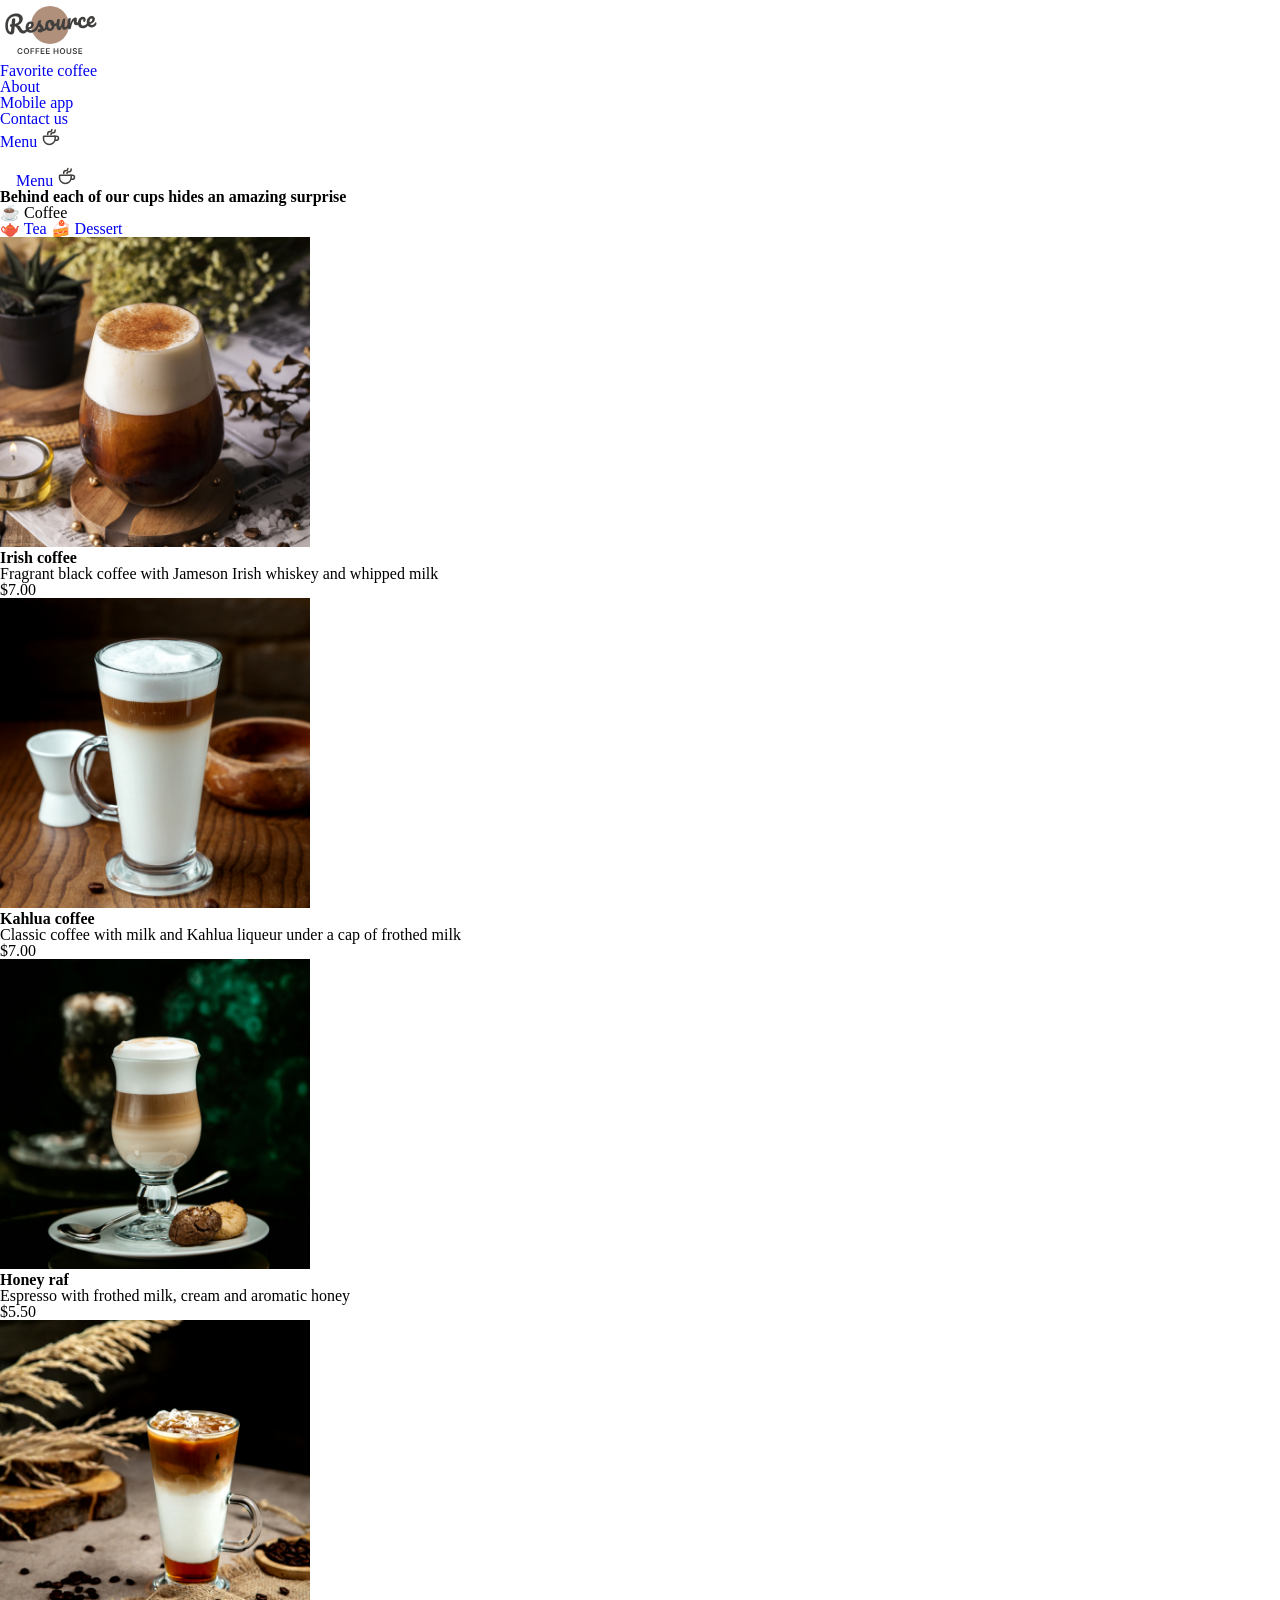
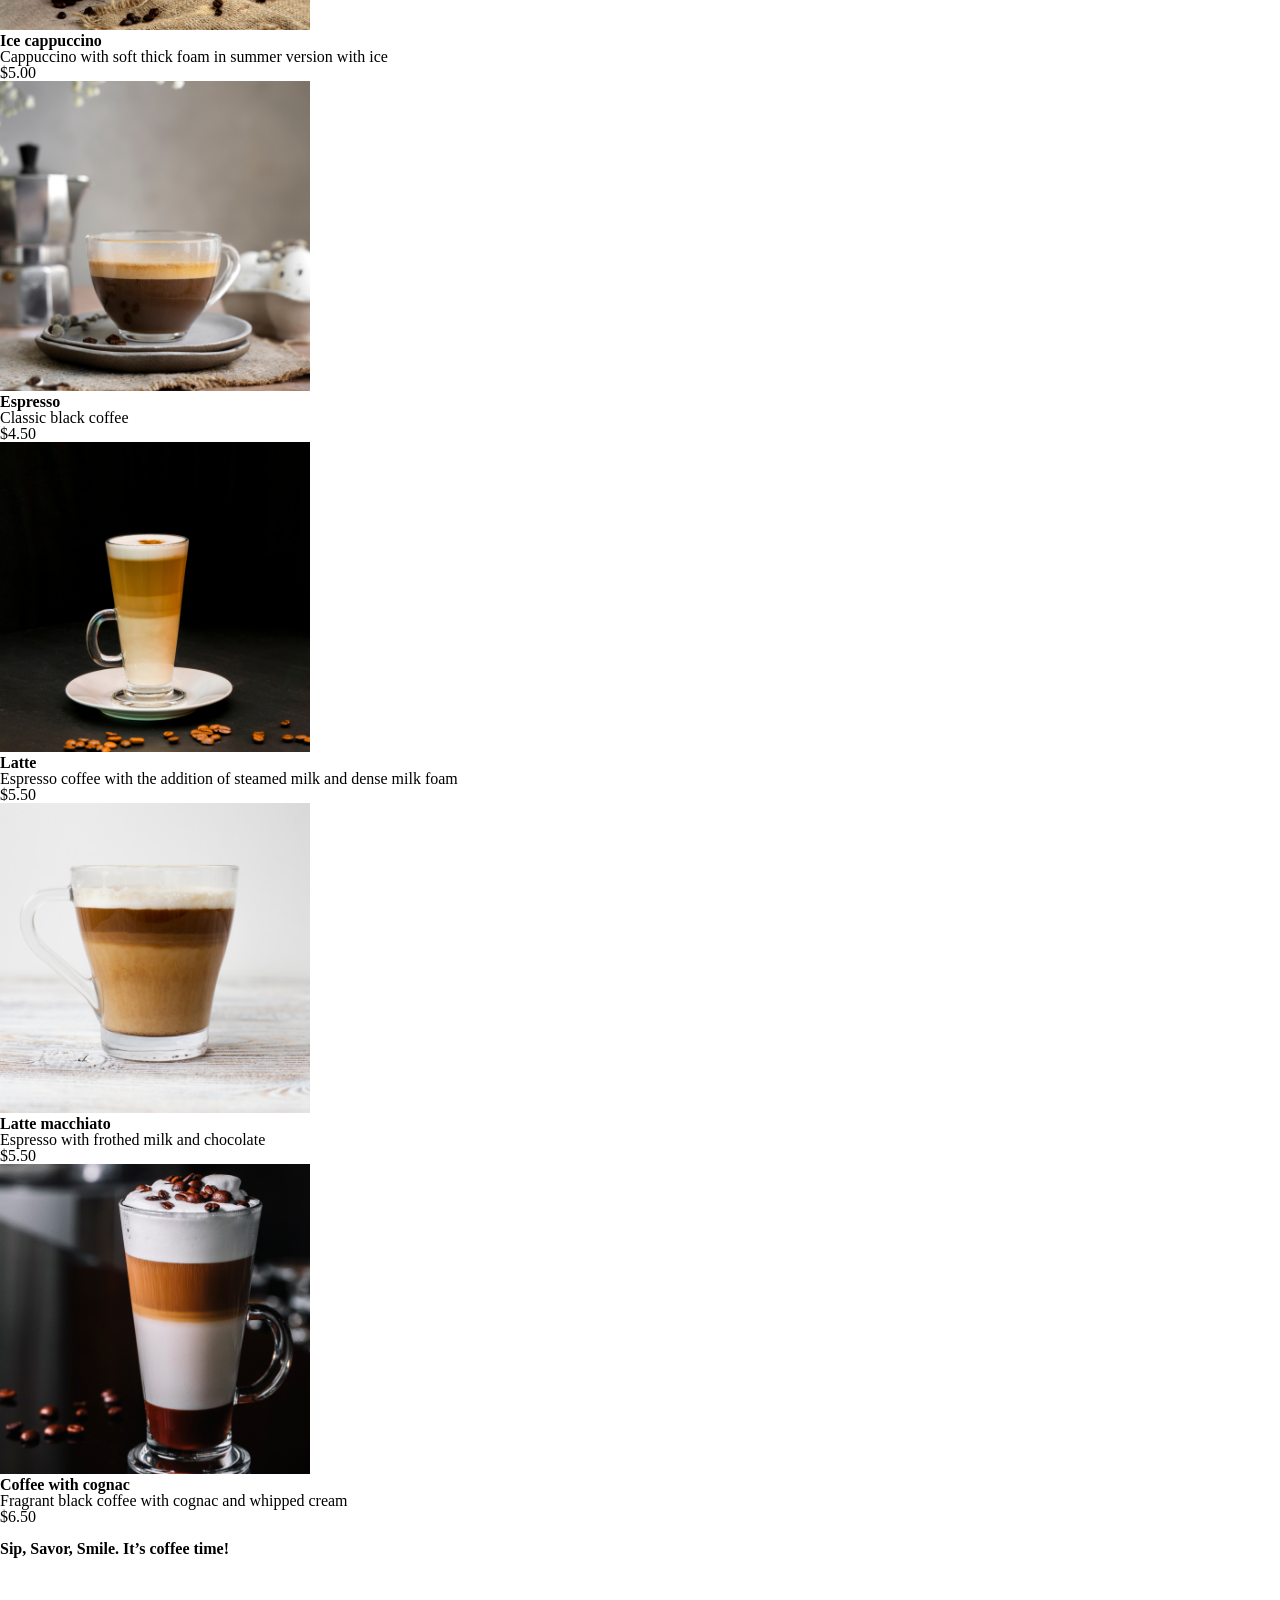
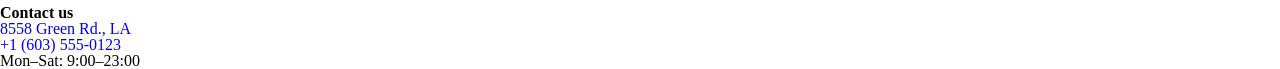
==== menu-coffee.html @ 641fd375 "feat: add menu page markup" ====
<!doctype html>
<html lang="en" data-theme="light">
  <head>
    <meta charset="UTF-8" />
    <meta name="viewport" content="width=device-width, initial-scale=1.0" />
    <title>Coffee House — Menu / Coffee</title>
    <link rel="stylesheet" href="css/reset.css" />
    <link rel="stylesheet" href="css/style.css" />
  </head>

  <body>
    <!-- Header -->
    <header class="header">
      <div class="header__container container">
        <a class="header__logo" href="index.html">
          <img
            src="img/logo-light.svg"
            data-src="img/logo-{theme}.svg"
            alt="Coffee House Logo"
            width="100"
            height="60"
          />
        </a>

        <nav class="header__nav" id="header-nav" aria-label="Main navigation">
          <ul class="header__list">
            <li class="header__item">
              <a class="header__link" href="index.html#favorite-coffee">Favorite coffee</a>
            </li>
            <li class="header__item">
              <a class="header__link" href="index.html#about">About</a>
            </li>
            <li class="header__item">
              <a class="header__link" href="index.html#mobile-app">Mobile app</a>
            </li>
            <li class="header__item">
              <a class="header__link" href="index.html#contact-us">Contact us</a>
            </li>
            <li class="header__item header__item--menu">
              <a class="header__menu-link" href="menu-coffee.html">
                Menu
                <img
                  src="img/icons/menu-icon-coffee-cup-light.svg"
                  data-src="img/icons/menu-icon-coffee-cup-{theme}.svg"
                  alt=""
                  width="20"
                  height="20"
                />
              </a>
            </li>
          </ul>
        </nav>

        <div class="header__actions">
          <div class="header__theme-toggle" role="group" aria-label="Color theme">
            <button
              class="header__theme-btn header__theme-btn--sun"
              type="button"
              data-theme-value="light"
              aria-label="Light theme"
              aria-pressed="true"
            ></button>

            <button
              class="header__theme-btn header__theme-btn--moon"
              type="button"
              data-theme-value="dark"
              aria-label="Dark theme"
              aria-pressed="false"
            ></button>
          </div>

          <button
            class="header__burger"
            type="button"
            aria-label="Open menu"
            aria-expanded="false"
            aria-controls="header-nav"
          >
            <span></span>
            <span></span>
          </button>

          <a class="header__menu-link" href="menu-coffee.html">
            Menu
            <img
              src="img/icons/menu-icon-coffee-cup-light.svg"
              data-src="img/icons/menu-icon-coffee-cup-{theme}.svg"
              alt=""
              width="20"
              height="20"
            />
          </a>
        </div>
      </div>
    </header>

    <!-- Main content -->
    <main>
      <section class="menu" id="menu">
        <div class="menu__container container">
          <div class="menu__offer">
            <h1 class="menu__title">
              Behind each of our cups hides an
              <span class="menu__title-accent">amazing surprise</span>
            </h1>

            <nav class="menu__tabs" aria-label="Menu categories">
              <div class="menu__tab menu__tab--active" aria-current="page">
                <span class="menu__tab-icon" aria-hidden="true">☕</span>
                <span class="menu__tab-text">Coffee</span>
              </div>
              <a class="menu__tab" href="menu-tea.html">
                <span class="menu__tab-icon" aria-hidden="true">🫖</span>
                <span class="menu__tab-text">Tea</span>
              </a>
              <a class="menu__tab" href="menu-dessert.html">
                <span class="menu__tab-icon" aria-hidden="true">🍰</span>
                <span class="menu__tab-text">Dessert</span>
              </a>
            </nav>
          </div>
          <ul class="menu__grid">
            <li class="menu__card">
              <img
                class="menu__card-img"
                src="img/coffee-1.jpg"
                alt="Irish coffee"
                width="310"
                height="310"
              />
              <div class="menu__card-body">
                <div class="menu__card-info">
                  <h3 class="menu__card-title">Irish coffee</h3>
                  <p class="menu__card-text">
                    Fragrant black coffee with Jameson Irish whiskey and whipped milk
                  </p>
                </div>
                <p class="menu__card-price">$7.00</p>
              </div>
            </li>
            <li class="menu__card">
              <img
                class="menu__card-img"
                src="img/coffee-2.jpg"
                alt="Kahlua coffee"
                width="310"
                height="310"
              />
              <div class="menu__card-body">
                <div class="menu__card-info">
                  <h3 class="menu__card-title">Kahlua coffee</h3>
                  <p class="menu__card-text">
                    Classic coffee with milk and Kahlua liqueur under a cap of frothed milk
                  </p>
                </div>
                <p class="menu__card-price">$7.00</p>
              </div>
            </li>
            <li class="menu__card">
              <img
                class="menu__card-img"
                src="img/coffee-3.jpg"
                alt="Honey raf"
                width="310"
                height="310"
              />
              <div class="menu__card-body">
                <div class="menu__card-info">
                  <h3 class="menu__card-title">Honey raf</h3>
                  <p class="menu__card-text">
                    Espresso with frothed milk, cream and aromatic honey
                  </p>
                </div>
                <p class="menu__card-price">$5.50</p>
              </div>
            </li>

            <li class="menu__card">
              <img
                class="menu__card-img"
                src="img/coffee-4.jpg"
                alt="Ice cappuccino"
                width="310"
                height="310"
              />
              <div class="menu__card-body">
                <div class="menu__card-info">
                  <h3 class="menu__card-title">Ice cappuccino</h3>
                  <p class="menu__card-text">
                    Cappuccino with soft thick foam in summer version with ice
                  </p>
                </div>
                <p class="menu__card-price">$5.00</p>
              </div>
            </li>

            <li class="menu__card">
              <img
                class="menu__card-img"
                src="img/coffee-5.jpg"
                alt="Espresso"
                width="310"
                height="310"
              />
              <div class="menu__card-body">
                <div class="menu__card-info">
                  <h3 class="menu__card-title">Espresso</h3>
                  <p class="menu__card-text">Classic black coffee</p>
                </div>
                <p class="menu__card-price">$4.50</p>
              </div>
            </li>

            <li class="menu__card">
              <img
                class="menu__card-img"
                src="img/coffee-6.jpg"
                alt="Latte"
                width="310"
                height="310"
              />
              <div class="menu__card-body">
                <div class="menu__card-info">
                  <h3 class="menu__card-title">Latte</h3>
                  <p class="menu__card-text">
                    Espresso coffee with the addition of steamed milk and dense milk foam
                  </p>
                </div>
                <p class="menu__card-price">$5.50</p>
              </div>
            </li>

            <li class="menu__card">
              <img
                class="menu__card-img"
                src="img/coffee-7.jpg"
                alt="Latte macchiato"
                width="310"
                height="310"
              />
              <div class="menu__card-body">
                <div class="menu__card-info">
                  <h3 class="menu__card-title">Latte macchiato</h3>
                  <p class="menu__card-text">Espresso with frothed milk and chocolate</p>
                </div>
                <p class="menu__card-price">$5.50</p>
              </div>
            </li>

            <li class="menu__card">
              <img
                class="menu__card-img"
                src="img/coffee-8.jpg"
                alt="Coffee with cognac"
                width="310"
                height="310"
              />
              <div class="menu__card-body">
                <div class="menu__card-info">
                  <h3 class="menu__card-title">Coffee with cognac</h3>
                  <p class="menu__card-text">Fragrant black coffee with cognac and whipped cream</p>
                </div>
                <p class="menu__card-price">$6.50</p>
              </div>
            </li>
          </ul>
          <button class="menu__refresh" type="button" aria-label="Show more items"></button>
        </div>
      </section>
    </main>

    <!-- Footer -->
    <footer class="footer" id="contact-us">
      <div class="container">
        <div class="footer__inner">
          <div class="footer__offer">
            <h2 class="footer__title">
              Sip, Savor, Smile.
              <span class="footer__title-accent">It’s coffee time!</span>
            </h2>
            <ul class="footer__socials">
              <li>
                <a
                  class="footer__social footer__social--twitter"
                  href="https://twitter.com/"
                  aria-label="Twitter"
                ></a>
              </li>
              <li>
                <a
                  class="footer__social footer__social--instagram"
                  href="https://www.instagram.com/"
                  aria-label="Instagram"
                ></a>
              </li>
              <li>
                <a
                  class="footer__social footer__social--facebook"
                  href="https://www.facebook.com/"
                  aria-label="Facebook"
                ></a>
              </li>
            </ul>
          </div>

          <div class="footer__info">
            <h3 class="footer__subtitle">Contact us</h3>
            <ul class="footer__contacts">
              <li>
                <a
                  class="footer__link footer__link--address"
                  href="https://www.google.com/maps/search/?api=1&query=8558+Green+Rd.,+LA"
                >
                  8558 Green Rd., LA
                </a>
              </li>
              <li>
                <a class="footer__link footer__link--phone" href="tel:+16035550123">
                  +1 (603) 555-0123
                </a>
              </li>
              <li>
                <p class="footer__link footer__link--hours">Mon–Sat: 9:00–23:00</p>
              </li>
            </ul>
          </div>
        </div>
      </div>
    </footer>
    <script src="js/main.js"></script>
  </body>
</html>
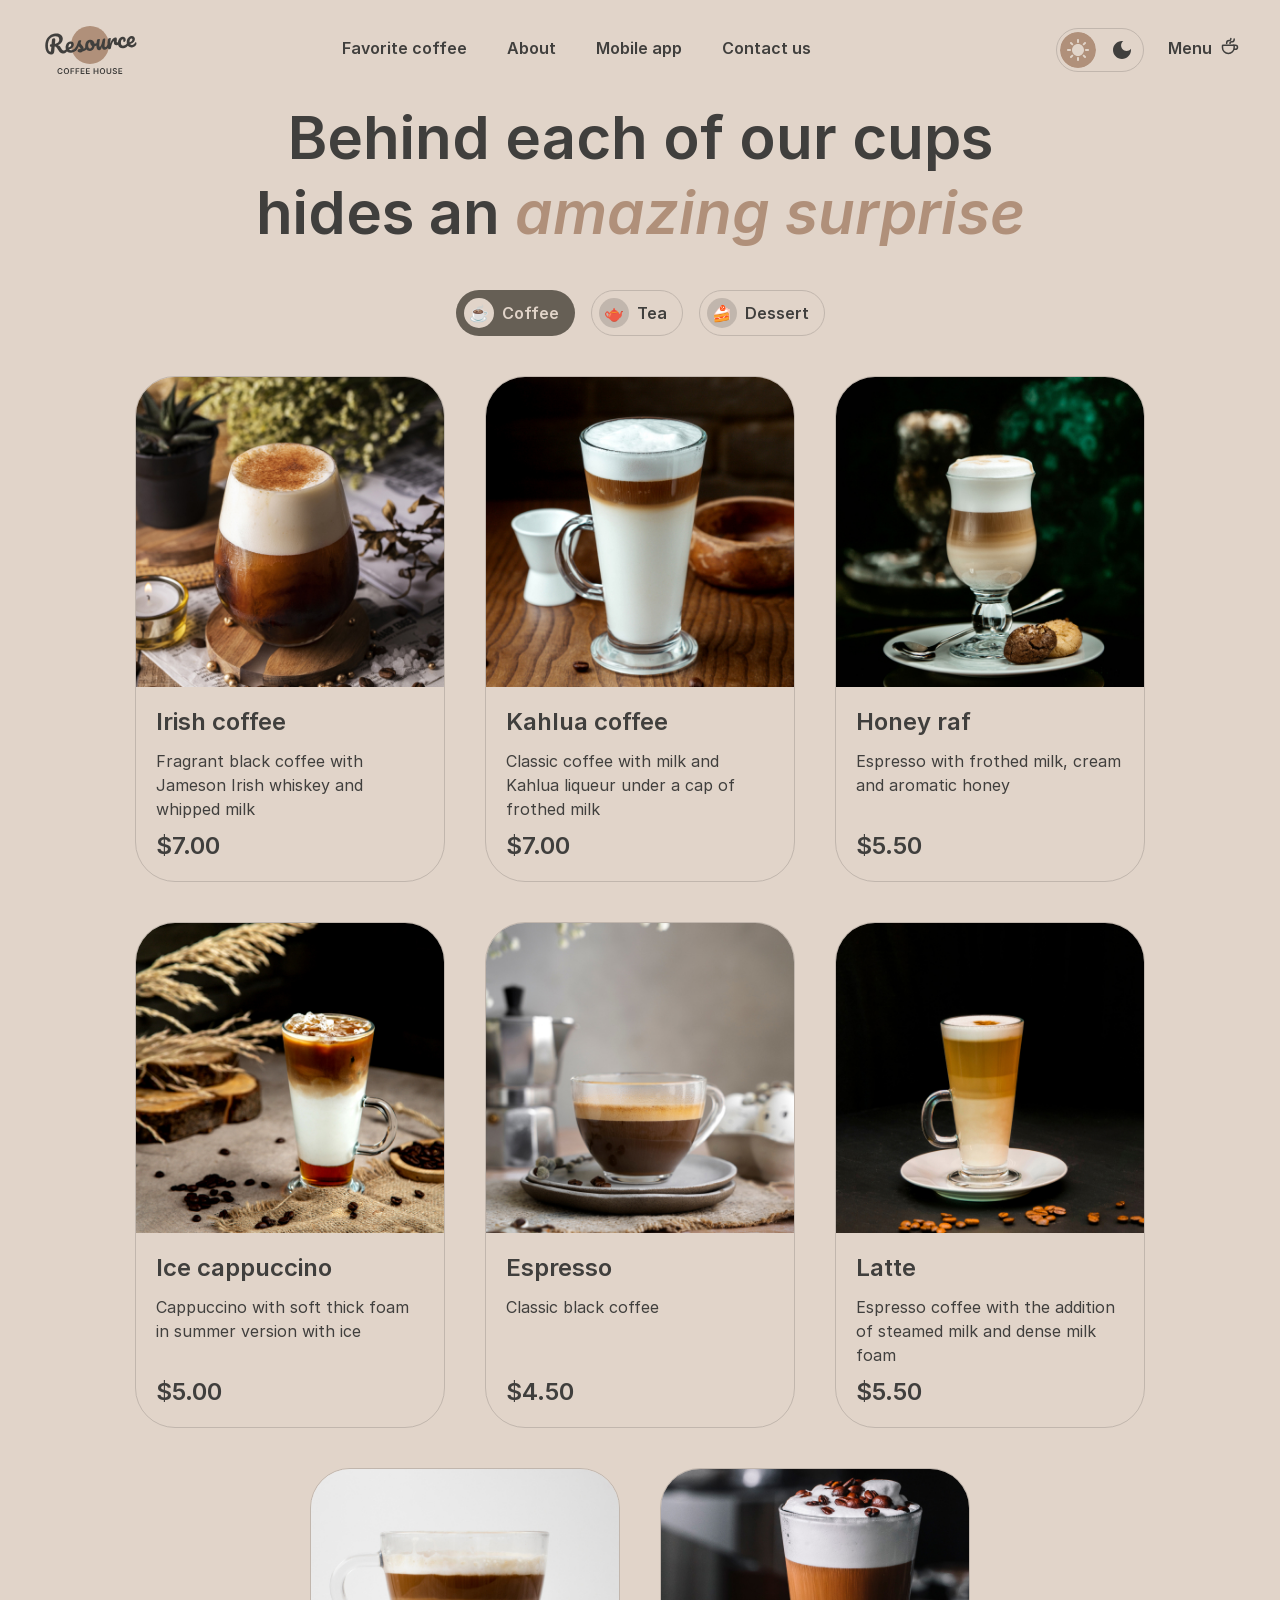
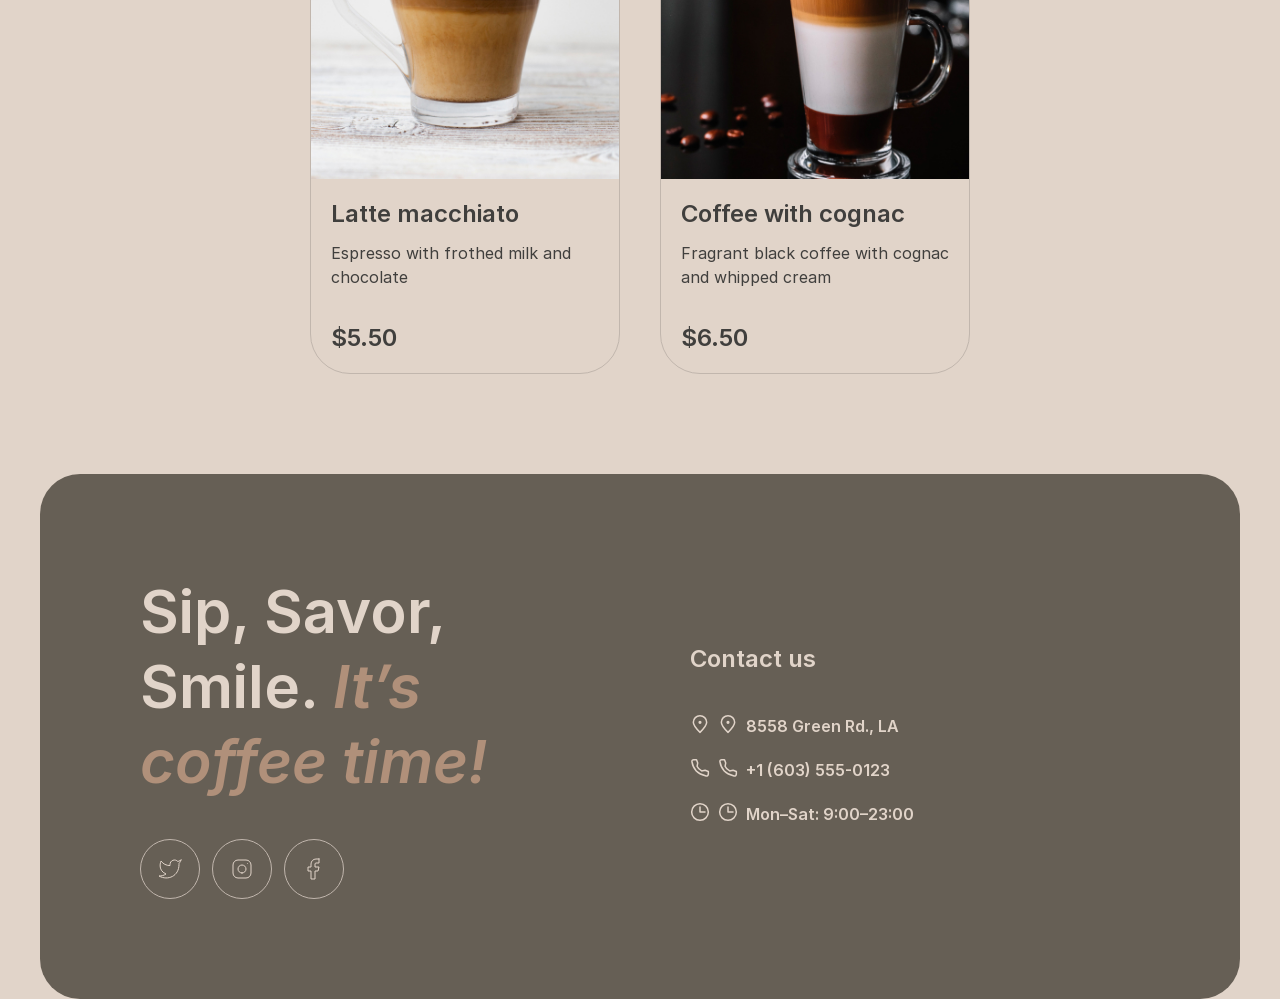
==== commit 27bf1d44: "fix: change card titles to h2 and use buttons for category tabs" ====
--- a/menu-coffee.html
+++ b/menu-coffee.html
@@ -1,11 +1,18 @@
 <!doctype html>
 <html lang="en" data-theme="light">
   <head>
-    <meta charset="UTF-8" />
-    <meta name="viewport" content="width=device-width, initial-scale=1.0" />
+    <meta charset="UTF-8">
+    <meta name="viewport" content="width=device-width, initial-scale=1.0">
     <title>Coffee House — Menu / Coffee</title>
-    <link rel="stylesheet" href="css/reset.css" />
-    <link rel="stylesheet" href="css/style.css" />
+    <script>
+      // тема применяется до отрисовки страницы, чтобы не было «мигания»
+      try {
+        if (localStorage.getItem('theme') === 'dark') document.documentElement.dataset.theme = 'dark';
+      } catch (e) {}
+    </script>
+    <link rel="icon" type="image/svg+xml" href="img/icons/favicon.svg">
+    <link rel="stylesheet" href="css/reset.css">
+    <link rel="stylesheet" href="css/style.css">
   </head>
 
   <body>
@@ -18,8 +25,7 @@
             data-src="img/logo-{theme}.svg"
             alt="Coffee House Logo"
             width="100"
-            height="60"
-          />
+            height="60">
         </a>
 
         <nav class="header__nav" id="header-nav" aria-label="Main navigation">
@@ -44,8 +50,7 @@
                   data-src="img/icons/menu-icon-coffee-cup-{theme}.svg"
                   alt=""
                   width="20"
-                  height="20"
-                />
+                  height="20">
               </a>
             </li>
           </ul>
@@ -58,16 +63,14 @@
               type="button"
               data-theme-value="light"
               aria-label="Light theme"
-              aria-pressed="true"
-            ></button>
+              aria-pressed="true"></button>
 
             <button
               class="header__theme-btn header__theme-btn--moon"
               type="button"
               data-theme-value="dark"
               aria-label="Dark theme"
-              aria-pressed="false"
-            ></button>
+              aria-pressed="false"></button>
           </div>
 
           <button
@@ -75,8 +78,7 @@
             type="button"
             aria-label="Open menu"
             aria-expanded="false"
-            aria-controls="header-nav"
-          >
+            aria-controls="header-nav">
             <span></span>
             <span></span>
           </button>
@@ -88,8 +90,7 @@
               data-src="img/icons/menu-icon-coffee-cup-{theme}.svg"
               alt=""
               width="20"
-              height="20"
-            />
+              height="20">
           </a>
         </div>
       </div>
@@ -127,11 +128,10 @@
                 src="img/coffee-1.jpg"
                 alt="Irish coffee"
                 width="310"
-                height="310"
-              />
-              <div class="menu__card-body">
-                <div class="menu__card-info">
-                  <h3 class="menu__card-title">Irish coffee</h3>
+                height="310">
+              <div class="menu__card-body">
+                <div class="menu__card-info">
+                  <h2 class="menu__card-title">Irish coffee</h2>
                   <p class="menu__card-text">
                     Fragrant black coffee with Jameson Irish whiskey and whipped milk
                   </p>
@@ -145,11 +145,10 @@
                 src="img/coffee-2.jpg"
                 alt="Kahlua coffee"
                 width="310"
-                height="310"
-              />
-              <div class="menu__card-body">
-                <div class="menu__card-info">
-                  <h3 class="menu__card-title">Kahlua coffee</h3>
+                height="310">
+              <div class="menu__card-body">
+                <div class="menu__card-info">
+                  <h2 class="menu__card-title">Kahlua coffee</h2>
                   <p class="menu__card-text">
                     Classic coffee with milk and Kahlua liqueur under a cap of frothed milk
                   </p>
@@ -163,11 +162,10 @@
                 src="img/coffee-3.jpg"
                 alt="Honey raf"
                 width="310"
-                height="310"
-              />
-              <div class="menu__card-body">
-                <div class="menu__card-info">
-                  <h3 class="menu__card-title">Honey raf</h3>
+                height="310">
+              <div class="menu__card-body">
+                <div class="menu__card-info">
+                  <h2 class="menu__card-title">Honey raf</h2>
                   <p class="menu__card-text">
                     Espresso with frothed milk, cream and aromatic honey
                   </p>
@@ -182,11 +180,10 @@
                 src="img/coffee-4.jpg"
                 alt="Ice cappuccino"
                 width="310"
-                height="310"
-              />
-              <div class="menu__card-body">
-                <div class="menu__card-info">
-                  <h3 class="menu__card-title">Ice cappuccino</h3>
+                height="310">
+              <div class="menu__card-body">
+                <div class="menu__card-info">
+                  <h2 class="menu__card-title">Ice cappuccino</h2>
                   <p class="menu__card-text">
                     Cappuccino with soft thick foam in summer version with ice
                   </p>
@@ -201,11 +198,10 @@
                 src="img/coffee-5.jpg"
                 alt="Espresso"
                 width="310"
-                height="310"
-              />
-              <div class="menu__card-body">
-                <div class="menu__card-info">
-                  <h3 class="menu__card-title">Espresso</h3>
+                height="310">
+              <div class="menu__card-body">
+                <div class="menu__card-info">
+                  <h2 class="menu__card-title">Espresso</h2>
                   <p class="menu__card-text">Classic black coffee</p>
                 </div>
                 <p class="menu__card-price">$4.50</p>
@@ -218,11 +214,10 @@
                 src="img/coffee-6.jpg"
                 alt="Latte"
                 width="310"
-                height="310"
-              />
-              <div class="menu__card-body">
-                <div class="menu__card-info">
-                  <h3 class="menu__card-title">Latte</h3>
+                height="310">
+              <div class="menu__card-body">
+                <div class="menu__card-info">
+                  <h2 class="menu__card-title">Latte</h2>
                   <p class="menu__card-text">
                     Espresso coffee with the addition of steamed milk and dense milk foam
                   </p>
@@ -237,11 +232,10 @@
                 src="img/coffee-7.jpg"
                 alt="Latte macchiato"
                 width="310"
-                height="310"
-              />
-              <div class="menu__card-body">
-                <div class="menu__card-info">
-                  <h3 class="menu__card-title">Latte macchiato</h3>
+                height="310">
+              <div class="menu__card-body">
+                <div class="menu__card-info">
+                  <h2 class="menu__card-title">Latte macchiato</h2>
                   <p class="menu__card-text">Espresso with frothed milk and chocolate</p>
                 </div>
                 <p class="menu__card-price">$5.50</p>
@@ -254,11 +248,10 @@
                 src="img/coffee-8.jpg"
                 alt="Coffee with cognac"
                 width="310"
-                height="310"
-              />
-              <div class="menu__card-body">
-                <div class="menu__card-info">
-                  <h3 class="menu__card-title">Coffee with cognac</h3>
+                height="310">
+              <div class="menu__card-body">
+                <div class="menu__card-info">
+                  <h2 class="menu__card-title">Coffee with cognac</h2>
                   <p class="menu__card-text">Fragrant black coffee with cognac and whipped cream</p>
                 </div>
                 <p class="menu__card-price">$6.50</p>
@@ -285,21 +278,24 @@
                   class="footer__social footer__social--twitter"
                   href="https://twitter.com/"
                   aria-label="Twitter"
-                ></a>
+                  target="_blank"
+                  rel="noopener noreferrer"></a>
               </li>
               <li>
                 <a
                   class="footer__social footer__social--instagram"
                   href="https://www.instagram.com/"
                   aria-label="Instagram"
-                ></a>
+                  target="_blank"
+                  rel="noopener noreferrer"></a>
               </li>
               <li>
                 <a
                   class="footer__social footer__social--facebook"
                   href="https://www.facebook.com/"
                   aria-label="Facebook"
-                ></a>
+                  target="_blank"
+                  rel="noopener noreferrer"></a>
               </li>
             </ul>
           </div>
@@ -311,17 +307,23 @@
                 <a
                   class="footer__link footer__link--address"
                   href="https://www.google.com/maps/search/?api=1&query=8558+Green+Rd.,+LA"
-                >
+                  target="_blank"
+                  rel="noopener noreferrer">
+                  <img src="img/icons/pin-alt.svg" alt="" width="20" height="20">
                   8558 Green Rd., LA
                 </a>
               </li>
               <li>
                 <a class="footer__link footer__link--phone" href="tel:+16035550123">
+                  <img src="img/icons/phone.svg" alt="" width="20" height="20">
                   +1 (603) 555-0123
                 </a>
               </li>
               <li>
-                <p class="footer__link footer__link--hours">Mon–Sat: 9:00–23:00</p>
+                <p class="footer__link footer__link--hours">
+                  <img src="img/icons/clock.svg" alt="" width="20" height="20">
+                  Mon–Sat: 9:00–23:00
+                </p>
               </li>
             </ul>
           </div>
@@ -330,4 +332,4 @@
     </footer>
     <script src="js/main.js"></script>
   </body>
-</html>
+</html>
--- a/css/style.css
+++ b/css/style.css
@@ -0,0 +1,1266 @@
+body {
+  background-color: #e1d4c9;
+  font-family: "Inter", sans-serif;
+}
+
+.container {
+  max-width: 1440px;
+  padding: 0 40px;
+  margin: 0 auto;
+}
+
+@font-face {
+  font-family: "Inter";
+  src: url("../fonts/Inter-Regular.woff2") format("woff2");
+  font-weight: 400;
+  font-style: normal;
+  font-display: swap;
+}
+@font-face {
+  font-family: "Inter";
+  src: url("../fonts/Inter-SemiBold.woff2") format("woff2");
+  font-weight: 600;
+  font-style: normal;
+  font-display: swap;
+}
+@font-face {
+  font-family: "Inter";
+  src: url("../fonts/Inter-SemiBoldItalic.woff2") format("woff2");
+  font-weight: 600;
+  font-style: italic;
+  font-display: swap;
+}
+.header {
+  padding: 20px 0;
+}
+
+.header__container {
+  display: flex;
+  align-items: center;
+  justify-content: space-between;
+}
+
+.header__logo {
+  display: inline-block;
+}
+.header__logo img {
+  display: block;
+  width: 100px;
+  height: 60px;
+}
+
+.header__nav {
+  flex: 1;
+  display: flex;
+  justify-content: center;
+  padding-right: 44px;
+}
+
+.header__list {
+  display: flex;
+  gap: 40px;
+  margin: 0;
+  padding: 0;
+  list-style: none;
+}
+
+.header__link,
+.header__menu-link {
+  position: relative;
+  padding-bottom: 4px;
+  font-family: var(--main-font);
+  font-weight: 600;
+  font-size: 16px;
+  line-height: 1.5;
+  color: #403f3d;
+  text-decoration: none;
+  transition: color 0.3s ease;
+}
+.header__link::after,
+.header__menu-link::after {
+  content: "";
+  position: absolute;
+  left: 0;
+  right: 0;
+  bottom: -1px;
+  height: 2px;
+  background-color: currentColor;
+  opacity: 0;
+  transition: opacity 0.2s ease;
+}
+.header__link:hover::after, .header__link:focus-visible::after,
+.header__menu-link:hover::after,
+.header__menu-link:focus-visible::after {
+  opacity: 1;
+}
+
+.header__link {
+  display: inline-block;
+}
+
+.header__menu-link {
+  display: inline-flex;
+  align-items: flex-start;
+  gap: 8px;
+}
+
+.header__actions {
+  display: flex;
+  align-items: center;
+  gap: 24px;
+}
+
+.header__theme-toggle {
+  display: flex;
+  align-items: center;
+  gap: 8px;
+  padding: 3px;
+  border: 1px solid #c1b6ad;
+  border-radius: 100px;
+  transition: border-color 0.3s ease;
+}
+
+.header__theme-btn {
+  width: 36px;
+  height: 36px;
+  padding: 0;
+  border: 0;
+  border-radius: 50%;
+  outline: none;
+  background-color: transparent;
+  background-repeat: no-repeat;
+  background-position: center;
+  cursor: pointer;
+}
+.header__theme-btn[aria-pressed=true] {
+  cursor: default;
+}
+
+[data-theme=light] .header__theme-btn--sun {
+  background-image: url(../img/icons/light-theme-sun.svg);
+}
+[data-theme=light] .header__theme-btn--moon {
+  background-image: url(../img/icons/light-theme-moon.svg);
+}
+[data-theme=light] .header__theme-btn--moon:hover {
+  background-image: url(../img/icons/light-theme-moon-hover.svg);
+}
+
+[data-theme=dark] body {
+  background-color: #292826;
+}
+[data-theme=dark] .header__link,
+[data-theme=dark] .header__menu-link {
+  color: #e1d4c9;
+}
+[data-theme=dark] .header__theme-toggle {
+  border-color: #665f55;
+}
+[data-theme=dark] .header__theme-btn--sun {
+  background-image: url(../img/icons/dark-theme-sun.svg);
+}
+[data-theme=dark] .header__theme-btn--sun:hover {
+  background-image: url(../img/icons/dark-theme-sun-hover.svg);
+}
+[data-theme=dark] .header__theme-btn--moon {
+  background-image: url(../img/icons/dark-theme-moon.svg);
+}
+
+body {
+  transition: background-color 0.3s ease;
+}
+
+.hero__inner {
+  display: flex;
+  flex-direction: column;
+  justify-content: center;
+  min-height: 644px;
+  padding: 100px;
+  border-radius: 40px;
+  background: url(../img/img-hero.jpg) center/cover no-repeat;
+}
+
+.hero__offer {
+  display: flex;
+  flex-direction: column;
+  align-items: flex-start;
+  gap: 40px;
+  width: 530px;
+  max-width: 100%;
+}
+
+.hero__title {
+  margin: 0;
+  font-family: var(--main-font);
+  font-weight: 600;
+  font-size: 72px;
+  line-height: 1.05;
+  color: #e1d4c9;
+}
+
+.hero__title-accent {
+  font-style: italic;
+  color: #b0907a;
+}
+
+.hero__text {
+  margin: 0;
+  font-family: var(--main-font);
+  font-weight: 400;
+  font-size: 16px;
+  line-height: 1.5;
+  color: #e1d4c9;
+}
+
+.hero__button {
+  display: flex;
+  align-items: center;
+  justify-content: center;
+  gap: 8px;
+  width: 200px;
+  padding: 20px 0;
+  border-radius: 100px;
+  background-color: #e1d4c9;
+  font-family: var(--main-font);
+  font-weight: 600;
+  font-size: 16px;
+  line-height: 1.5;
+  color: #403f3d;
+  text-decoration: none;
+}
+
+.hero__button-icon {
+  display: none;
+}
+
+.hero__button:hover .hero__button-icon,
+.hero__button:focus-visible .hero__button-icon {
+  display: block;
+}
+
+.choose {
+  --choose-text: #403f3d;
+  --choose-line: #665f55;
+  --choose-dot: #c1b6ad;
+  margin-top: 100px;
+  color: var(--choose-text);
+}
+
+[data-theme=dark] .choose {
+  --choose-text: #e1d4c9;
+  --choose-line: #c1b6ad;
+  --choose-dot: #665f55;
+}
+
+.choose__title {
+  margin: 0 0 40px;
+  font-family: var(--main-font);
+  font-weight: 600;
+  font-size: 60px;
+  line-height: 1.25;
+  text-align: center;
+}
+
+.choose__title-accent {
+  font-style: italic;
+  color: #b0907a;
+}
+
+.choose__slider {
+  display: flex;
+  align-items: center;
+  justify-content: center;
+  gap: 40px;
+}
+
+.choose__arrow {
+  display: flex;
+  flex-shrink: 0;
+  align-items: center;
+  justify-content: center;
+  width: 60px;
+  height: 60px;
+  padding: 0;
+  border: 1px solid var(--choose-line);
+  border-radius: 100px;
+  background-color: transparent;
+  color: var(--choose-text);
+  cursor: pointer;
+  transition: background-color 0.2s ease, border-color 0.2s ease, color 0.2s ease;
+}
+.choose__arrow::before {
+  content: "";
+  width: 24px;
+  height: 24px;
+  background-color: currentColor;
+  mask-repeat: no-repeat;
+  mask-position: center;
+  mask-size: contain;
+  -webkit-mask-repeat: no-repeat;
+  -webkit-mask-position: center;
+  -webkit-mask-size: contain;
+}
+.choose__arrow--prev::before {
+  mask-image: url(../img/icons/arrow-left.svg);
+  -webkit-mask-image: url(../img/icons/arrow-left.svg);
+}
+.choose__arrow--next::before {
+  mask-image: url(../img/icons/arrow-right.svg);
+  -webkit-mask-image: url(../img/icons/arrow-right.svg);
+}
+.choose__arrow:hover {
+  border-color: #665f55;
+  background-color: #665f55;
+  color: #e1d4c9;
+}
+
+.choose__viewport {
+  flex: 1 0 0;
+  min-width: 480px;
+  max-width: 1152px;
+  overflow: hidden;
+}
+
+.choose__track {
+  display: flex;
+  transform: translateX(calc(var(--slide, 0) * -100%));
+  transition: transform 0.5s ease;
+}
+
+.choose__slide {
+  display: flex;
+  flex: 0 0 100%;
+  justify-content: center;
+}
+
+.choose__content {
+  display: flex;
+  flex-direction: column;
+  align-items: center;
+  gap: 20px;
+  width: 480px;
+  max-width: 100%;
+}
+
+.choose__img {
+  display: block;
+  width: 480px;
+  max-width: 100%;
+  height: 480px;
+  -o-object-fit: cover;
+     object-fit: cover;
+}
+
+.choose__description {
+  display: flex;
+  flex-direction: column;
+  align-items: center;
+  gap: 16px;
+  width: 100%;
+  text-align: center;
+}
+
+.choose__name,
+.choose__price {
+  margin: 0;
+  font-family: var(--main-font);
+  font-weight: 600;
+  font-size: 24px;
+  line-height: 1.25;
+}
+
+.choose__text {
+  margin: 0;
+  font-family: var(--main-font);
+  font-weight: 400;
+  font-size: 16px;
+  line-height: 1.5;
+}
+
+.choose__controls {
+  display: flex;
+  justify-content: center;
+  gap: 12px;
+  margin-top: 40px;
+}
+
+.choose__dot {
+  width: 40px;
+  height: 4px;
+  padding: 0;
+  border: 0;
+  border-radius: 100px;
+  background-color: var(--choose-dot);
+  cursor: pointer;
+}
+.choose__dot[aria-current=true] {
+  background-color: var(--choose-line);
+  cursor: default;
+}
+
+.about {
+  --about-text: #403f3d;
+  margin-top: 100px;
+  color: var(--about-text);
+}
+
+[data-theme=dark] .about {
+  --about-text: #e1d4c9;
+}
+
+.about__title {
+  margin: 0 0 40px;
+  font-family: var(--main-font);
+  font-weight: 600;
+  font-size: 60px;
+  line-height: 1.25;
+}
+
+.about__title-accent {
+  font-style: italic;
+  color: #b0907a;
+}
+
+.about__images {
+  display: flex;
+  align-items: flex-start;
+  gap: 40px;
+}
+
+.about__column {
+  display: flex;
+  flex: 1 1 0;
+  flex-direction: column;
+  gap: 40px;
+  min-width: 0;
+}
+
+.about__box {
+  position: relative;
+  overflow: hidden;
+  border-radius: 20px;
+}
+.about__box--tall {
+  height: 590px;
+}
+.about__box--short {
+  height: 430px;
+}
+
+.about__img {
+  position: absolute;
+  top: 50%;
+  left: 50%;
+  width: 110%;
+  max-width: none;
+  height: auto;
+  aspect-ratio: 1;
+  transform: translate(-50%, -50%);
+  -o-object-fit: cover;
+     object-fit: cover;
+}
+
+.application {
+  --application-text: #403f3d;
+  --application-line: #665f55;
+  margin-top: 100px;
+  color: var(--application-text);
+}
+
+[data-theme=dark] .application {
+  --application-text: #e1d4c9;
+  --application-line: #c1b6ad;
+}
+
+.application__inner {
+  display: flex;
+  align-items: center;
+  gap: 100px;
+}
+
+.application__offer {
+  display: flex;
+  flex: 1 1 0;
+  flex-direction: column;
+  align-items: flex-start;
+  gap: 40px;
+  min-width: 0;
+}
+
+.application__title {
+  margin: 0;
+  font-family: var(--main-font);
+  font-weight: 600;
+  font-size: 60px;
+  line-height: 1.25;
+}
+
+.application__title-accent {
+  font-style: italic;
+  color: #b0907a;
+}
+
+.application__text {
+  margin: 0;
+  font-family: var(--main-font);
+  font-weight: 400;
+  font-size: 16px;
+  line-height: 1.5;
+}
+
+.application__buttons {
+  display: flex;
+  gap: 20px;
+}
+
+.application__button {
+  display: flex;
+  align-items: center;
+  gap: 8px;
+  width: 200px;
+  height: 64px;
+  padding: 0 19px;
+  border: 1px solid var(--application-line);
+  border-radius: 100px;
+  font-family: var(--main-font);
+  font-weight: 600;
+  color: inherit;
+  text-decoration: none;
+  transition: background-color 0.2s ease, border-color 0.2s ease, color 0.2s ease;
+}
+.application__button:hover {
+  border-color: #665f55;
+  background-color: #665f55;
+  color: #e1d4c9;
+}
+
+.application__icon {
+  flex-shrink: 0;
+  width: 36px;
+  height: 36px;
+  background-color: currentColor;
+  mask-repeat: no-repeat;
+  mask-position: center;
+  mask-size: contain;
+  -webkit-mask-repeat: no-repeat;
+  -webkit-mask-position: center;
+  -webkit-mask-size: contain;
+}
+.application__icon--app-store {
+  mask-image: url(../img/icons/app-store.svg);
+  -webkit-mask-image: url(../img/icons/app-store.svg);
+}
+.application__icon--google-play {
+  mask-image: url(../img/icons/google-play.svg);
+  -webkit-mask-image: url(../img/icons/google-play.svg);
+}
+
+.application__button-text {
+  display: flex;
+  flex-direction: column;
+  gap: 2px;
+}
+
+.application__button-caption {
+  font-size: 10px;
+  line-height: 1.4;
+}
+
+.application__button-name {
+  font-size: 16px;
+  line-height: 1.5;
+}
+
+.application__img {
+  display: block;
+  flex-shrink: 0;
+  width: 630px;
+  height: 630px;
+  -o-object-fit: cover;
+     object-fit: cover;
+}
+
+.footer {
+  --footer-bg: #665f55;
+  --footer-line: #c1b6ad;
+  margin-top: 100px;
+}
+
+[data-theme=dark] .footer {
+  --footer-bg: #403f3d;
+  --footer-line: #665f55;
+}
+
+.footer__inner {
+  display: flex;
+  align-items: center;
+  gap: 100px;
+  padding: 100px;
+  border-radius: 40px;
+  background-color: var(--footer-bg);
+  color: #e1d4c9;
+  transition: background-color 0.3s ease;
+}
+
+.footer__offer,
+.footer__info {
+  display: flex;
+  flex: 1 1 0;
+  flex-direction: column;
+  justify-content: center;
+  gap: 40px;
+  min-width: 0;
+}
+
+.footer__title {
+  margin: 0;
+  font-family: var(--main-font);
+  font-weight: 600;
+  font-size: 60px;
+  line-height: 1.25;
+}
+
+.footer__title-accent {
+  font-style: italic;
+  color: #b0907a;
+}
+
+.footer__socials {
+  display: flex;
+  gap: 12px;
+  margin: 0;
+  padding: 0;
+  list-style: none;
+}
+
+.footer__social {
+  display: flex;
+  align-items: center;
+  justify-content: center;
+  width: 60px;
+  height: 60px;
+  border: 1px solid var(--footer-line);
+  border-radius: 100px;
+  color: #e1d4c9;
+  transition: background-color 0.2s ease, border-color 0.2s ease, color 0.2s ease;
+}
+.footer__social::before {
+  content: "";
+  width: 24px;
+  height: 24px;
+  background-color: currentColor;
+  mask-repeat: no-repeat;
+  mask-position: center;
+  mask-size: contain;
+  -webkit-mask-repeat: no-repeat;
+  -webkit-mask-position: center;
+  -webkit-mask-size: contain;
+}
+.footer__social--twitter::before {
+  mask-image: url(../img/icons/twitter.svg);
+  -webkit-mask-image: url(../img/icons/twitter.svg);
+}
+.footer__social--instagram::before {
+  mask-image: url(../img/icons/instagram.svg);
+  -webkit-mask-image: url(../img/icons/instagram.svg);
+}
+.footer__social--facebook::before {
+  mask-image: url(../img/icons/facebook.svg);
+  -webkit-mask-image: url(../img/icons/facebook.svg);
+}
+.footer__social:hover {
+  border-color: #e1d4c9;
+  background-color: #e1d4c9;
+  color: #403f3d;
+}
+
+.footer__subtitle {
+  margin: 0;
+  font-family: var(--main-font);
+  font-weight: 600;
+  font-size: 24px;
+  line-height: 1.25;
+}
+
+.footer__contacts {
+  display: flex;
+  flex-direction: column;
+  align-items: flex-start;
+  gap: 16px;
+  margin: 0;
+  padding: 0;
+  list-style: none;
+}
+
+.footer__link {
+  position: relative;
+  display: inline-flex;
+  align-items: flex-start;
+  gap: 8px;
+  margin: 0;
+  padding-bottom: 4px;
+  font-family: var(--main-font);
+  font-weight: 600;
+  font-size: 16px;
+  line-height: 1.5;
+  color: inherit;
+  text-decoration: none;
+  white-space: nowrap;
+}
+.footer__link::before {
+  content: "";
+  flex-shrink: 0;
+  width: 20px;
+  height: 20px;
+  background-color: currentColor;
+  mask-repeat: no-repeat;
+  mask-position: center;
+  mask-size: contain;
+  -webkit-mask-repeat: no-repeat;
+  -webkit-mask-position: center;
+  -webkit-mask-size: contain;
+}
+.footer__link--address::before {
+  mask-image: url(../img/icons/pin-alt.svg);
+  -webkit-mask-image: url(../img/icons/pin-alt.svg);
+}
+.footer__link--phone::before {
+  mask-image: url(../img/icons/phone.svg);
+  -webkit-mask-image: url(../img/icons/phone.svg);
+}
+.footer__link--hours::before {
+  mask-image: url(../img/icons/clock.svg);
+  -webkit-mask-image: url(../img/icons/clock.svg);
+}
+.footer__link::after {
+  content: "";
+  position: absolute;
+  left: 0;
+  right: 0;
+  bottom: -1px;
+  height: 2px;
+  background-color: currentColor;
+  opacity: 0;
+  transition: opacity 0.2s ease;
+}
+.footer__link:-moz-any-link:hover::after, .footer__link:-moz-any-link:focus-visible::after {
+  opacity: 1;
+}
+.footer__link:any-link:hover::after, .footer__link:any-link:focus-visible::after {
+  opacity: 1;
+}
+
+.menu {
+  display: flex;
+  flex-direction: column;
+  align-items: flex-start;
+  justify-content: center;
+  width: 100%;
+}
+
+.menu__container {
+  display: flex;
+  flex-direction: column;
+  align-items: flex-start;
+  gap: 40px;
+  width: 100%;
+}
+
+.menu__offer {
+  display: flex;
+  flex-direction: column;
+  align-items: center;
+  gap: 40px;
+  width: 100%;
+}
+
+.menu__title {
+  max-width: 800px;
+  margin: 0;
+  font-family: var(--main-font);
+  font-weight: 600;
+  font-size: 60px;
+  line-height: 1.25;
+  color: #403f3d;
+  text-align: center;
+  transition: color 0.3s ease;
+}
+
+.menu__title-accent {
+  font-style: italic;
+  color: #b0907a;
+}
+
+[data-theme=dark] .menu__title {
+  color: #e1d4c9;
+}
+
+.menu__tabs {
+  display: flex;
+  align-items: center;
+  gap: 16px;
+}
+
+.menu__tab {
+  display: flex;
+  align-items: center;
+  gap: 8px;
+  padding: 7px 15px 7px 7px;
+  border: 1px solid #c1b6ad;
+  border-radius: 100px;
+  font-family: var(--main-font);
+  font-weight: 600;
+  font-size: 16px;
+  line-height: 1.5;
+  color: #403f3d;
+  text-decoration: none;
+  cursor: pointer;
+  transition: background-color 0.3s ease, border-color 0.3s ease, color 0.3s ease;
+}
+
+.menu__tab-icon {
+  display: flex;
+  align-items: center;
+  justify-content: center;
+  width: 30px;
+  height: 30px;
+  border-radius: 100px;
+  background-color: #c1b6ad;
+  font-size: 16px;
+  line-height: 1;
+  transition: background-color 0.3s ease;
+}
+
+.menu__tab--active {
+  border-color: transparent;
+  background-color: #665f55;
+  color: #e1d4c9;
+  cursor: default;
+}
+.menu__tab--active .menu__tab-icon {
+  background-color: #e1d4c9;
+}
+
+.menu__tab:-moz-any-link:hover {
+  border-color: transparent;
+  background-color: #665f55;
+  color: #e1d4c9;
+}
+
+.menu__tab:any-link:hover {
+  border-color: transparent;
+  background-color: #665f55;
+  color: #e1d4c9;
+}
+.menu__tab:-moz-any-link:hover .menu__tab-icon {
+  background-color: #e1d4c9;
+}
+.menu__tab:any-link:hover .menu__tab-icon {
+  background-color: #e1d4c9;
+}
+
+[data-theme=dark] .menu__tab {
+  border-color: #665f55;
+  color: #e1d4c9;
+}
+
+[data-theme=dark] .menu__tab-icon {
+  background-color: #665f55;
+}
+
+[data-theme=dark] .menu__tab--active {
+  border-color: transparent;
+  background-color: #403f3d;
+}
+[data-theme=dark] .menu__tab--active .menu__tab-icon {
+  background-color: #292826;
+}
+
+[data-theme=dark] .menu__tab:-moz-any-link:hover {
+  border-color: transparent;
+  background-color: #403f3d;
+}
+
+[data-theme=dark] .menu__tab:any-link:hover {
+  border-color: transparent;
+  background-color: #403f3d;
+}
+[data-theme=dark] .menu__tab:-moz-any-link:hover .menu__tab-icon {
+  background-color: #292826;
+}
+[data-theme=dark] .menu__tab:any-link:hover .menu__tab-icon {
+  background-color: #292826;
+}
+
+.menu__grid {
+  display: flex;
+  flex-wrap: wrap;
+  justify-content: center;
+  gap: 40px;
+  width: 100%;
+  margin: 0;
+  padding: 0;
+  list-style: none;
+}
+
+.menu__card {
+  display: flex;
+  flex-direction: column;
+  align-items: center;
+  width: 310px;
+  height: 506px;
+  border: 1px solid #c1b6ad;
+  border-radius: 40px;
+  overflow: hidden;
+  transition: border-color 0.3s ease;
+}
+
+[data-theme=dark] .menu__card {
+  border-color: #665f55;
+}
+
+.menu__card-img {
+  display: block;
+  width: 310px;
+  height: 310px;
+  -o-object-fit: cover;
+     object-fit: cover;
+}
+
+.menu__card-body {
+  display: flex;
+  flex: 1 1 0;
+  flex-direction: column;
+  justify-content: space-between;
+  min-height: 0;
+  width: 100%;
+  padding: 20px;
+  color: #403f3d;
+  transition: color 0.3s ease;
+}
+
+[data-theme=dark] .menu__card-body {
+  color: #e1d4c9;
+}
+
+.menu__card-info {
+  display: flex;
+  flex-direction: column;
+  gap: 12px;
+}
+
+.menu__card-title {
+  margin: 0;
+  font-family: var(--main-font);
+  font-weight: 600;
+  font-size: 24px;
+  line-height: 1.25;
+}
+
+.menu__card-text {
+  margin: 0;
+  font-family: var(--main-font);
+  font-weight: 400;
+  font-size: 16px;
+  line-height: 1.5;
+}
+
+.menu__card-price {
+  margin: 0;
+  font-family: var(--main-font);
+  font-weight: 600;
+  font-size: 24px;
+  line-height: 1.25;
+}
+
+.header__burger,
+.header__item--menu,
+.hero__button-icon,
+.menu__refresh {
+  display: none;
+}
+
+@media (max-width: 1279px) {
+  .application__inner {
+    flex-direction: column;
+    align-items: stretch;
+    gap: 100px;
+  }
+  .application__offer {
+    flex: none;
+  }
+  .application__img {
+    align-self: center;
+    width: 630px;
+    max-width: 100%;
+    height: auto;
+    aspect-ratio: 1;
+  }
+  .footer__inner {
+    flex-direction: column;
+    align-items: stretch;
+    gap: 100px;
+    padding: 100px 60px;
+  }
+  .footer__offer,
+  .footer__info {
+    flex: none;
+  }
+}
+@media (max-width: 1024px) {
+  .header {
+    position: relative;
+    z-index: 100;
+  }
+  .header__logo,
+  .header__actions {
+    position: relative;
+    z-index: 2;
+  }
+  .header__actions .header__menu-link {
+    display: none;
+  }
+  .header__theme-btn {
+    width: 44px;
+    height: 44px;
+    background-size: 44px 44px;
+  }
+  .header__burger {
+    position: relative;
+    display: block;
+    flex-shrink: 0;
+    width: 44px;
+    height: 44px;
+    padding: 0;
+    border: 1px solid #665f55;
+    border-radius: 100px;
+    background-color: transparent;
+    color: #403f3d;
+    cursor: pointer;
+    transition: border-color 0.3s ease, color 0.3s ease;
+  }
+  .header__burger span {
+    position: absolute;
+    top: 50%;
+    left: 50%;
+    width: 16px;
+    height: 1.5px;
+    margin: -0.75px 0 0 -8px;
+    border-radius: 2px;
+    background-color: currentColor;
+    transition: transform 0.3s ease;
+  }
+  .header__burger span:first-child {
+    transform: translateY(-4px);
+  }
+  .header__burger span:last-child {
+    transform: translateY(4px);
+  }
+  .header--menu-open .header__burger span:first-child {
+    transform: rotate(45deg);
+  }
+  .header--menu-open .header__burger span:last-child {
+    transform: rotate(-45deg);
+  }
+  [data-theme=dark] .header__burger {
+    border-color: #c1b6ad;
+    color: #e1d4c9;
+  }
+  .header__nav {
+    position: fixed;
+    inset: 0;
+    z-index: 1;
+    display: none;
+    flex: none;
+    flex-direction: column;
+    align-items: center;
+    justify-content: center;
+    padding: 140px 40px 80px;
+    overflow-y: auto;
+    background-color: #e1d4c9;
+  }
+  [data-theme=dark] .header__nav {
+    background-color: #292826;
+  }
+  .header--menu-open .header__nav {
+    display: flex;
+  }
+  body.is-menu-open {
+    overflow: hidden;
+  }
+  .header__list {
+    flex-direction: column;
+    align-items: center;
+    gap: 60px;
+  }
+  .header__item--menu {
+    display: block;
+    margin-top: 40px;
+  }
+  .header__nav .header__link,
+  .header__nav .header__menu-link {
+    padding-bottom: 0;
+    font-size: 32px;
+    line-height: 1.25;
+  }
+  .header__nav .header__link::after,
+  .header__nav .header__menu-link::after {
+    bottom: -4px;
+  }
+  .header__nav .header__menu-link {
+    display: inline-flex;
+    align-items: flex-start;
+    gap: 16px;
+  }
+  .header__nav .header__menu-link img {
+    width: 40px;
+    height: 40px;
+  }
+  .hero__inner {
+    padding: 100px 60px;
+  }
+  .hero__button {
+    gap: 8px;
+  }
+  .hero__button-icon {
+    display: block;
+  }
+  .about__images {
+    flex-direction: column;
+    align-items: stretch;
+  }
+  .about__column {
+    display: contents;
+  }
+  .about__box--short {
+    display: none;
+  }
+  .menu__title {
+    max-width: none;
+  }
+  .menu__grid:not(.is-expanded) .menu__card:nth-child(n+5) {
+    display: none;
+  }
+  .menu__refresh:not([hidden]) {
+    display: flex;
+  }
+}
+.menu__refresh {
+  align-items: center;
+  justify-content: center;
+  align-self: center;
+  width: 60px;
+  height: 60px;
+  padding: 0;
+  border: 1px solid #665f55;
+  border-radius: 100px;
+  background-color: transparent;
+  color: #403f3d;
+  cursor: pointer;
+  transition: background-color 0.2s ease, border-color 0.2s ease, color 0.2s ease;
+}
+.menu__refresh::before {
+  content: "";
+  width: 24px;
+  height: 24px;
+  background-color: currentColor;
+  mask: url(../img/icons/refresh.svg) center/contain no-repeat;
+  -webkit-mask: url(../img/icons/refresh.svg) center/contain no-repeat;
+}
+.menu__refresh:hover {
+  border-color: #665f55;
+  background-color: #665f55;
+  color: #e1d4c9;
+}
+
+[data-theme=dark] .menu__refresh {
+  border-color: #c1b6ad;
+  color: #e1d4c9;
+}
+[data-theme=dark] .menu__refresh:hover {
+  border-color: #665f55;
+  background-color: #665f55;
+}
+
+@media (max-width: 767px) {
+  .container {
+    padding-right: 16px;
+    padding-left: 16px;
+  }
+  .header__actions {
+    gap: 12px;
+  }
+  .header__nav {
+    justify-content: flex-start;
+    padding-right: 16px;
+    padding-left: 16px;
+  }
+  .hero__inner {
+    min-height: 0;
+    padding: 60px 16px;
+  }
+  .hero__offer {
+    width: 100%;
+  }
+  .hero__title {
+    font-size: 42px;
+    line-height: 1.15;
+  }
+  .choose__title {
+    font-size: 32px;
+  }
+  .choose__arrow {
+    display: none;
+  }
+  .choose__viewport {
+    min-width: 0;
+  }
+  .choose__content {
+    width: 100%;
+    max-width: 480px;
+  }
+  .choose__img {
+    width: 100%;
+    height: auto;
+    aspect-ratio: 1;
+  }
+  .about__title {
+    font-size: 32px;
+  }
+  .about__img {
+    top: 0;
+    left: 0;
+    width: 100%;
+    height: 100%;
+    aspect-ratio: auto;
+    transform: none;
+  }
+  .application__inner {
+    gap: 40px;
+  }
+  .application__title {
+    font-size: 32px;
+  }
+  .application__buttons {
+    flex-direction: column;
+  }
+  .footer__inner {
+    gap: 40px;
+    padding: 60px 16px;
+  }
+  .footer__title {
+    font-size: 32px;
+  }
+  .menu__title {
+    font-size: 32px;
+  }
+  .menu__tabs {
+    gap: 8px;
+  }
+  .menu__card {
+    max-width: 100%;
+  }
+  .menu__card-img {
+    width: 100%;
+  }
+}
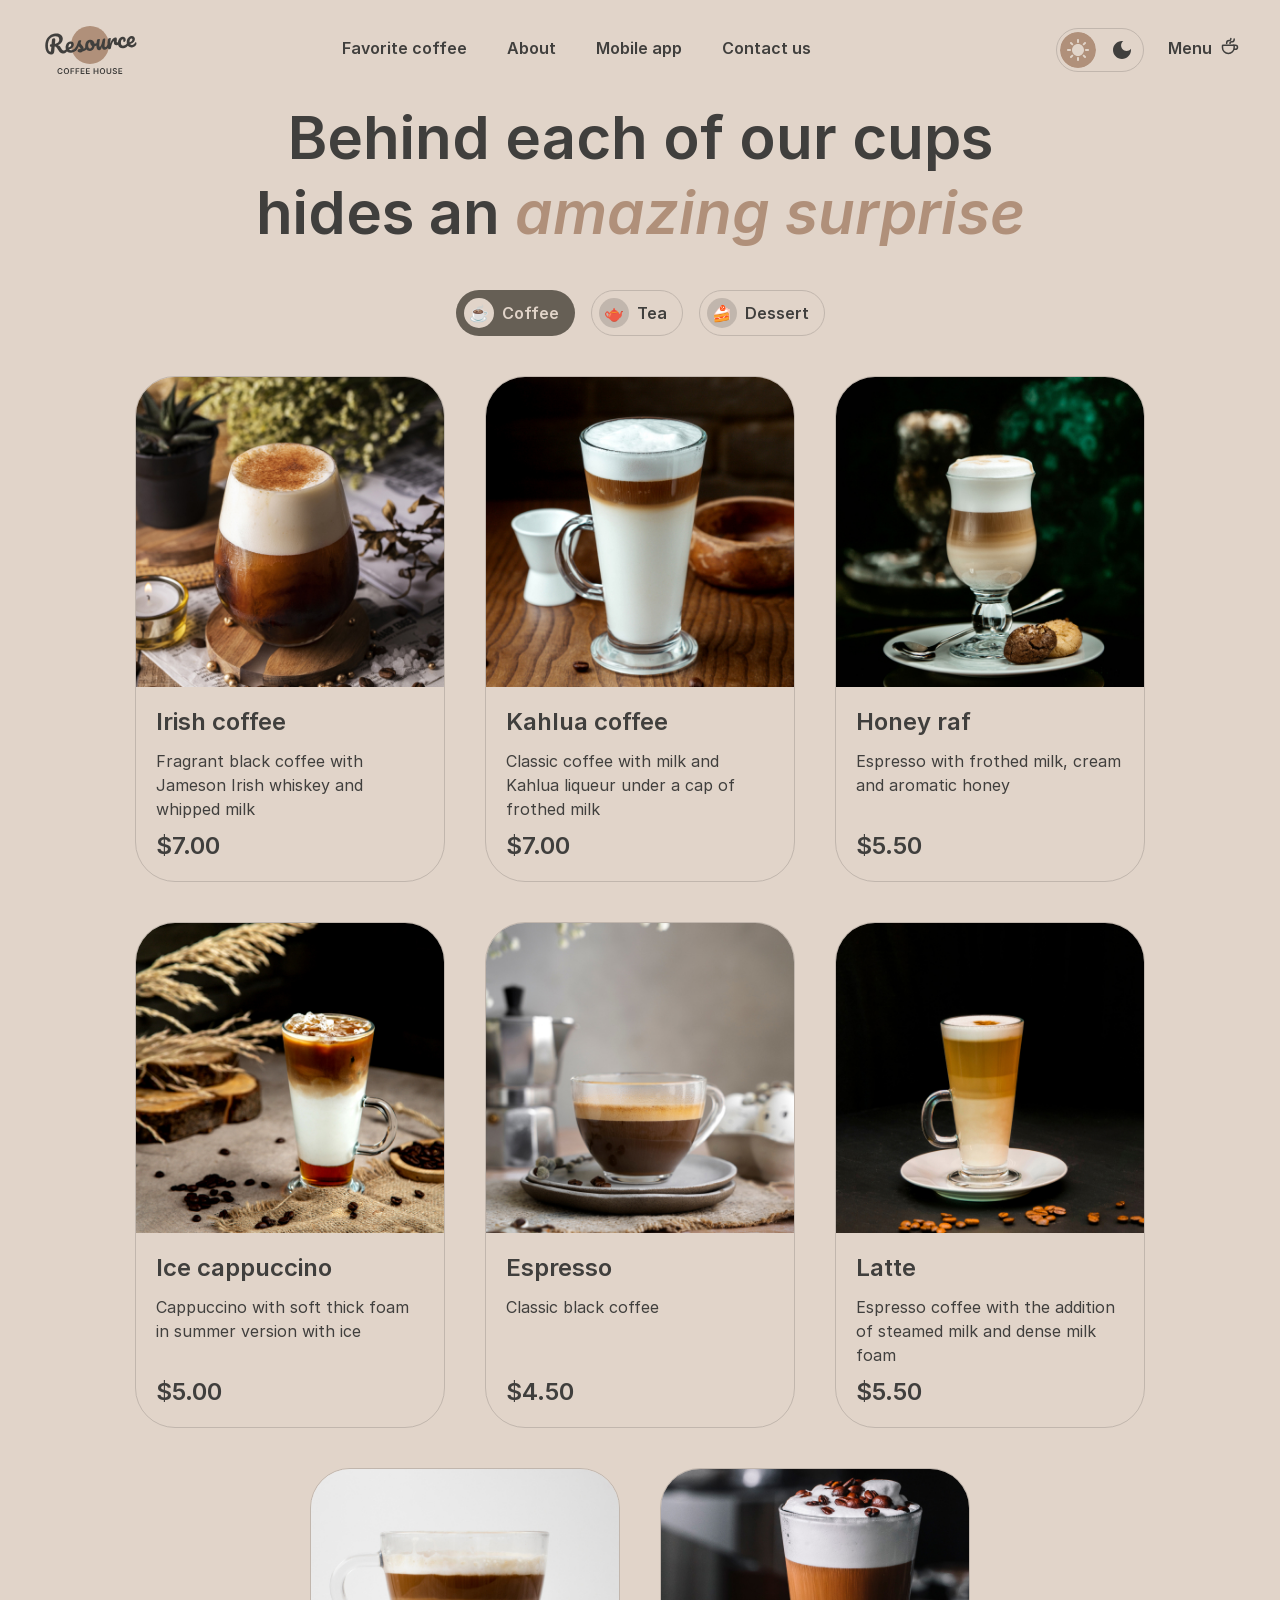
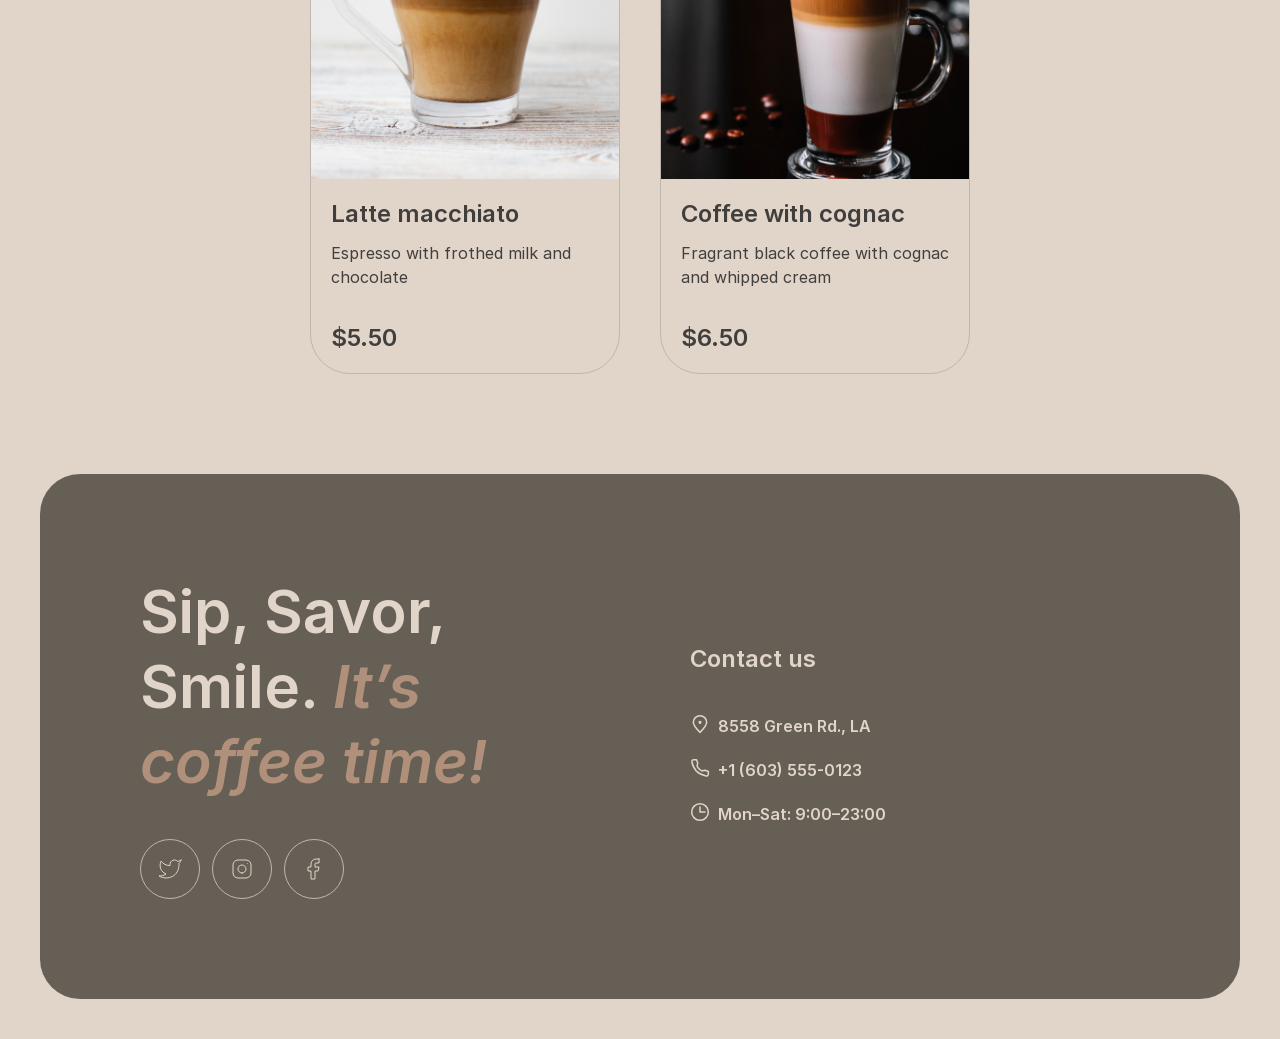
==== commit aa3af92b: "feat: add products data, slider, category switch and modal window" ====
--- a/menu-coffee.html
+++ b/menu-coffee.html
@@ -5,7 +5,6 @@
     <meta name="viewport" content="width=device-width, initial-scale=1.0">
     <title>Coffee House — Menu / Coffee</title>
     <script>
-      // тема применяется до отрисовки страницы, чтобы не было «мигания»
       try {
         if (localStorage.getItem('theme') === 'dark') document.documentElement.dataset.theme = 'dark';
       } catch (e) {}
@@ -16,7 +15,6 @@
   </head>
 
   <body>
-    <!-- Header -->
     <header class="header">
       <div class="header__container container">
         <a class="header__logo" href="index.html">
@@ -96,7 +94,6 @@
       </div>
     </header>
 
-    <!-- Main content -->
     <main>
       <section class="menu" id="menu">
         <div class="menu__container container">
@@ -106,164 +103,78 @@
               <span class="menu__title-accent">amazing surprise</span>
             </h1>
 
-            <nav class="menu__tabs" aria-label="Menu categories">
-              <div class="menu__tab menu__tab--active" aria-current="page">
+            <div class="menu__tabs" role="group" aria-label="Menu categories">
+              <button
+                class="menu__tab menu__tab--active"
+                type="button"
+                data-category="coffee"
+                aria-pressed="true">
                 <span class="menu__tab-icon" aria-hidden="true">☕</span>
                 <span class="menu__tab-text">Coffee</span>
-              </div>
-              <a class="menu__tab" href="menu-tea.html">
+              </button>
+              <button class="menu__tab" type="button" data-category="tea" aria-pressed="false">
                 <span class="menu__tab-icon" aria-hidden="true">🫖</span>
                 <span class="menu__tab-text">Tea</span>
-              </a>
-              <a class="menu__tab" href="menu-dessert.html">
+              </button>
+              <button class="menu__tab" type="button" data-category="dessert" aria-pressed="false">
                 <span class="menu__tab-icon" aria-hidden="true">🍰</span>
                 <span class="menu__tab-text">Dessert</span>
-              </a>
-            </nav>
-          </div>
-          <ul class="menu__grid">
-            <li class="menu__card">
-              <img
-                class="menu__card-img"
-                src="img/coffee-1.jpg"
-                alt="Irish coffee"
-                width="310"
-                height="310">
-              <div class="menu__card-body">
-                <div class="menu__card-info">
-                  <h2 class="menu__card-title">Irish coffee</h2>
-                  <p class="menu__card-text">
-                    Fragrant black coffee with Jameson Irish whiskey and whipped milk
-                  </p>
-                </div>
-                <p class="menu__card-price">$7.00</p>
-              </div>
-            </li>
-            <li class="menu__card">
-              <img
-                class="menu__card-img"
-                src="img/coffee-2.jpg"
-                alt="Kahlua coffee"
-                width="310"
-                height="310">
-              <div class="menu__card-body">
-                <div class="menu__card-info">
-                  <h2 class="menu__card-title">Kahlua coffee</h2>
-                  <p class="menu__card-text">
-                    Classic coffee with milk and Kahlua liqueur under a cap of frothed milk
-                  </p>
-                </div>
-                <p class="menu__card-price">$7.00</p>
-              </div>
-            </li>
-            <li class="menu__card">
-              <img
-                class="menu__card-img"
-                src="img/coffee-3.jpg"
-                alt="Honey raf"
-                width="310"
-                height="310">
-              <div class="menu__card-body">
-                <div class="menu__card-info">
-                  <h2 class="menu__card-title">Honey raf</h2>
-                  <p class="menu__card-text">
-                    Espresso with frothed milk, cream and aromatic honey
-                  </p>
-                </div>
-                <p class="menu__card-price">$5.50</p>
-              </div>
-            </li>
-
-            <li class="menu__card">
-              <img
-                class="menu__card-img"
-                src="img/coffee-4.jpg"
-                alt="Ice cappuccino"
-                width="310"
-                height="310">
-              <div class="menu__card-body">
-                <div class="menu__card-info">
-                  <h2 class="menu__card-title">Ice cappuccino</h2>
-                  <p class="menu__card-text">
-                    Cappuccino with soft thick foam in summer version with ice
-                  </p>
-                </div>
-                <p class="menu__card-price">$5.00</p>
-              </div>
-            </li>
-
-            <li class="menu__card">
-              <img
-                class="menu__card-img"
-                src="img/coffee-5.jpg"
-                alt="Espresso"
-                width="310"
-                height="310">
-              <div class="menu__card-body">
-                <div class="menu__card-info">
-                  <h2 class="menu__card-title">Espresso</h2>
-                  <p class="menu__card-text">Classic black coffee</p>
-                </div>
-                <p class="menu__card-price">$4.50</p>
-              </div>
-            </li>
-
-            <li class="menu__card">
-              <img
-                class="menu__card-img"
-                src="img/coffee-6.jpg"
-                alt="Latte"
-                width="310"
-                height="310">
-              <div class="menu__card-body">
-                <div class="menu__card-info">
-                  <h2 class="menu__card-title">Latte</h2>
-                  <p class="menu__card-text">
-                    Espresso coffee with the addition of steamed milk and dense milk foam
-                  </p>
-                </div>
-                <p class="menu__card-price">$5.50</p>
-              </div>
-            </li>
-
-            <li class="menu__card">
-              <img
-                class="menu__card-img"
-                src="img/coffee-7.jpg"
-                alt="Latte macchiato"
-                width="310"
-                height="310">
-              <div class="menu__card-body">
-                <div class="menu__card-info">
-                  <h2 class="menu__card-title">Latte macchiato</h2>
-                  <p class="menu__card-text">Espresso with frothed milk and chocolate</p>
-                </div>
-                <p class="menu__card-price">$5.50</p>
-              </div>
-            </li>
-
-            <li class="menu__card">
-              <img
-                class="menu__card-img"
-                src="img/coffee-8.jpg"
-                alt="Coffee with cognac"
-                width="310"
-                height="310">
-              <div class="menu__card-body">
-                <div class="menu__card-info">
-                  <h2 class="menu__card-title">Coffee with cognac</h2>
-                  <p class="menu__card-text">Fragrant black coffee with cognac and whipped cream</p>
-                </div>
-                <p class="menu__card-price">$6.50</p>
-              </div>
-            </li>
-          </ul>
+              </button>
+            </div>
+          </div>
+          <ul class="menu__grid"></ul>
           <button class="menu__refresh" type="button" aria-label="Show more items"></button>
         </div>
       </section>
     </main>
 
-    <!-- Footer -->
+    <div class="modal" id="product-modal" hidden>
+      <div class="modal__overlay" data-modal-close></div>
+      <div class="modal__dialog" role="dialog" aria-modal="true" aria-labelledby="modal-title">
+        <button class="modal__close" type="button" aria-label="Close" data-modal-close>
+          <span aria-hidden="true">&times;</span>
+        </button>
+        <div class="modal__preview">
+          <div class="modal__box">
+            <img
+              class="modal__img"
+              id="modal-img"
+              src="[data-uri]"
+              alt="">
+          </div>
+        </div>
+        <div class="modal__description">
+          <div class="modal__info">
+            <h2 class="modal__title" id="modal-title"></h2>
+            <p class="modal__text" id="modal-text"></p>
+          </div>
+
+          <div class="modal__group">
+            <p class="modal__group-title">Size</p>
+            <div class="modal__tabs" id="modal-sizes"></div>
+          </div>
+
+          <div class="modal__group">
+            <p class="modal__group-title">Additives</p>
+            <div class="modal__tabs" id="modal-additives"></div>
+          </div>
+
+          <div class="modal__total">
+            <span class="modal__total-label">Total:</span>
+            <span class="modal__total-value" id="modal-total">$0.00</span>
+          </div>
+
+          <p class="modal__alert">
+            <span class="modal__alert-icon" aria-hidden="true"></span>
+            The cost is not final. Download our mobile app to see the final price and place your
+            order. Earn loyalty points and enjoy your favorite coffee with up to 20% discount.
+          </p>
+
+          <button class="modal__close-btn" type="button" data-modal-close>Close</button>
+        </div>
+      </div>
+    </div>
+
     <footer class="footer" id="contact-us">
       <div class="container">
         <div class="footer__inner">
@@ -330,6 +241,7 @@
         </div>
       </div>
     </footer>
+    <script src="js/products.js"></script>
     <script src="js/main.js"></script>
   </body>
 </html>
--- a/css/style.css
+++ b/css/style.css
@@ -170,6 +170,15 @@
   transition: background-color 0.3s ease;
 }
 
+html {
+  scroll-behavior: smooth;
+}
+
+@media (prefers-reduced-motion: reduce) {
+  html {
+    scroll-behavior: auto;
+  }
+}
 .hero__inner {
   display: flex;
   flex-direction: column;
@@ -584,6 +593,7 @@
   --footer-bg: #665f55;
   --footer-line: #c1b6ad;
   margin-top: 100px;
+  padding-bottom: 40px;
 }
 
 [data-theme=dark] .footer {
@@ -707,30 +717,11 @@
   text-decoration: none;
   white-space: nowrap;
 }
-.footer__link::before {
-  content: "";
+.footer__link img {
+  display: block;
   flex-shrink: 0;
   width: 20px;
   height: 20px;
-  background-color: currentColor;
-  mask-repeat: no-repeat;
-  mask-position: center;
-  mask-size: contain;
-  -webkit-mask-repeat: no-repeat;
-  -webkit-mask-position: center;
-  -webkit-mask-size: contain;
-}
-.footer__link--address::before {
-  mask-image: url(../img/icons/pin-alt.svg);
-  -webkit-mask-image: url(../img/icons/pin-alt.svg);
-}
-.footer__link--phone::before {
-  mask-image: url(../img/icons/phone.svg);
-  -webkit-mask-image: url(../img/icons/phone.svg);
-}
-.footer__link--hours::before {
-  mask-image: url(../img/icons/clock.svg);
-  -webkit-mask-image: url(../img/icons/clock.svg);
 }
 .footer__link::after {
   content: "";
@@ -912,11 +903,20 @@
   border: 1px solid #c1b6ad;
   border-radius: 40px;
   overflow: hidden;
-  transition: border-color 0.3s ease;
+  cursor: pointer;
+  transition: border-color 0.3s ease, box-shadow 0.3s ease;
+}
+.menu__card:hover {
+  border-color: #665f55;
+  box-shadow: 0 8px 24px rgba(64, 63, 61, 0.15);
 }
 
 [data-theme=dark] .menu__card {
   border-color: #665f55;
+}
+[data-theme=dark] .menu__card:hover {
+  border-color: #c1b6ad;
+  box-shadow: 0 8px 24px rgba(0, 0, 0, 0.4);
 }
 
 .menu__card-img {
@@ -973,6 +973,284 @@
   line-height: 1.25;
 }
 
+.modal {
+  --modal-bg: #e1d4c9;
+  --modal-text: #403f3d;
+  --modal-line: #c1b6ad;
+  --modal-active-bg: #665f55;
+  --modal-active-text: #e1d4c9;
+  position: fixed;
+  inset: 0;
+  z-index: 1000;
+  display: flex;
+  align-items: center;
+  justify-content: center;
+  padding: 20px;
+  opacity: 0;
+  visibility: hidden;
+  transition: opacity 0.3s ease, visibility 0.3s ease;
+}
+.modal.is-open {
+  opacity: 1;
+  visibility: visible;
+}
+
+[data-theme=dark] .modal {
+  --modal-bg: #403f3d;
+  --modal-text: #e1d4c9;
+  --modal-line: #665f55;
+  --modal-active-bg: #e1d4c9;
+  --modal-active-text: #403f3d;
+}
+
+.modal__overlay {
+  position: absolute;
+  inset: 0;
+  background-color: rgba(41, 40, 38, 0.6);
+}
+
+.modal__dialog {
+  position: relative;
+  display: flex;
+  width: 100%;
+  max-width: 800px;
+  max-height: calc(100vh - 40px);
+  padding: 16px;
+  border-radius: 40px;
+  background-color: var(--modal-bg);
+  overflow-y: auto;
+  transform: scale(0.95);
+  transition: transform 0.3s ease;
+}
+.modal.is-open .modal__dialog {
+  transform: scale(1);
+}
+
+.modal__close {
+  position: absolute;
+  top: 16px;
+  right: 16px;
+  z-index: 1;
+  display: flex;
+  align-items: center;
+  justify-content: center;
+  width: 36px;
+  height: 36px;
+  padding: 0;
+  border: 0;
+  border-radius: 50%;
+  background-color: transparent;
+  color: var(--modal-text);
+  font-size: 24px;
+  line-height: 1;
+  cursor: pointer;
+  transition: background-color 0.2s ease;
+}
+.modal__close:hover {
+  background-color: rgba(0, 0, 0, 0.08);
+}
+
+.modal__preview {
+  flex-shrink: 0;
+  width: 310px;
+}
+
+.modal__box {
+  width: 310px;
+  height: 310px;
+  border-radius: 40px;
+  overflow: hidden;
+}
+
+.modal__img {
+  display: block;
+  width: 100%;
+  height: 100%;
+  -o-object-fit: cover;
+     object-fit: cover;
+}
+
+.modal__description {
+  display: flex;
+  flex: 1 1 0;
+  flex-direction: column;
+  gap: 20px;
+  min-width: 0;
+  padding-left: 20px;
+  color: var(--modal-text);
+}
+
+.modal__info {
+  display: flex;
+  flex-direction: column;
+  gap: 8px;
+}
+
+.modal__title {
+  margin: 0;
+  font-family: var(--main-font);
+  font-weight: 600;
+  font-size: 24px;
+  line-height: 1.25;
+}
+
+.modal__text {
+  margin: 0;
+  font-family: var(--main-font);
+  font-weight: 400;
+  font-size: 16px;
+  line-height: 1.5;
+}
+
+.modal__group {
+  display: flex;
+  flex-direction: column;
+  gap: 12px;
+}
+
+.modal__group-title {
+  margin: 0;
+  font-family: var(--main-font);
+  font-weight: 600;
+  font-size: 16px;
+  line-height: 1.5;
+}
+
+.modal__tabs {
+  display: flex;
+  flex-wrap: wrap;
+  gap: 8px;
+}
+
+.modal__tab {
+  display: flex;
+  align-items: center;
+  gap: 8px;
+  padding: 8px 15px;
+  border: 1px solid var(--modal-line);
+  border-radius: 100px;
+  background-color: transparent;
+  font-family: var(--main-font);
+  font-weight: 600;
+  font-size: 14px;
+  line-height: 1.4;
+  color: var(--modal-text);
+  cursor: pointer;
+  transition: background-color 0.2s ease, border-color 0.2s ease, color 0.2s ease;
+}
+.modal__tab--active, .modal__tab[aria-pressed=true] {
+  border-color: transparent;
+  background-color: var(--modal-active-bg);
+  color: var(--modal-active-text);
+}
+.modal__tab--active .modal__tab-num, .modal__tab[aria-pressed=true] .modal__tab-num {
+  background-color: var(--modal-active-text);
+  color: var(--modal-active-bg);
+}
+
+.modal__tab-num {
+  display: flex;
+  align-items: center;
+  justify-content: center;
+  width: 20px;
+  height: 20px;
+  border-radius: 50%;
+  background-color: var(--modal-line);
+  font-size: 11px;
+  color: var(--modal-text);
+  transition: background-color 0.2s ease, color 0.2s ease;
+}
+
+.modal__total {
+  display: flex;
+  align-items: center;
+  justify-content: space-between;
+  font-family: var(--main-font);
+  font-weight: 600;
+  font-size: 24px;
+  line-height: 1.25;
+}
+
+.modal__alert {
+  display: flex;
+  align-items: flex-start;
+  gap: 8px;
+  margin: 0;
+  padding: 12px;
+  border-top: 1px solid var(--modal-line);
+  font-family: var(--main-font);
+  font-weight: 400;
+  font-size: 10px;
+  line-height: 1.4;
+}
+
+.modal__alert-icon {
+  flex-shrink: 0;
+  width: 16px;
+  height: 16px;
+  margin-top: 1px;
+  border: 1px solid currentColor;
+  border-radius: 50%;
+  position: relative;
+}
+.modal__alert-icon::after {
+  content: "i";
+  position: absolute;
+  inset: 0;
+  display: flex;
+  align-items: center;
+  justify-content: center;
+  font-family: var(--main-font);
+  font-size: 11px;
+  font-style: italic;
+  font-weight: 600;
+}
+
+.modal__close-btn {
+  width: 100%;
+  padding: 10px 0;
+  border: 1px solid var(--modal-active-bg);
+  border-radius: 100px;
+  background-color: transparent;
+  font-family: var(--main-font);
+  font-weight: 600;
+  font-size: 16px;
+  line-height: 1.5;
+  color: var(--modal-text);
+  cursor: pointer;
+  transition: background-color 0.2s ease, color 0.2s ease;
+}
+.modal__close-btn:hover {
+  background-color: var(--modal-active-bg);
+  color: var(--modal-active-text);
+}
+
+body.is-modal-open {
+  overflow: hidden;
+}
+
+@media (max-width: 1024px) {
+  .modal__dialog {
+    max-width: 688px;
+  }
+}
+@media (max-width: 767px) {
+  .modal {
+    padding: 12px;
+    align-items: flex-end;
+  }
+  .modal__dialog {
+    flex-direction: column;
+    border-radius: 24px 24px 0 0;
+    max-height: calc(100vh - 24px);
+  }
+  .modal__preview {
+    display: none;
+  }
+  .modal__description {
+    padding-left: 0;
+  }
+}
 .header__burger,
 .header__item--menu,
 .hero__button-icon,
@@ -1070,7 +1348,7 @@
     position: fixed;
     inset: 0;
     z-index: 1;
-    display: none;
+    display: flex;
     flex: none;
     flex-direction: column;
     align-items: center;
@@ -1078,12 +1356,20 @@
     padding: 140px 40px 80px;
     overflow-y: auto;
     background-color: #e1d4c9;
+    opacity: 0;
+    visibility: hidden;
+    pointer-events: none;
+    transform: translateY(-12px);
+    transition: opacity 0.3s ease, visibility 0.3s ease, transform 0.3s ease;
   }
   [data-theme=dark] .header__nav {
     background-color: #292826;
   }
   .header--menu-open .header__nav {
-    display: flex;
+    opacity: 1;
+    visibility: visible;
+    pointer-events: auto;
+    transform: translateY(0);
   }
   body.is-menu-open {
     overflow: hidden;
